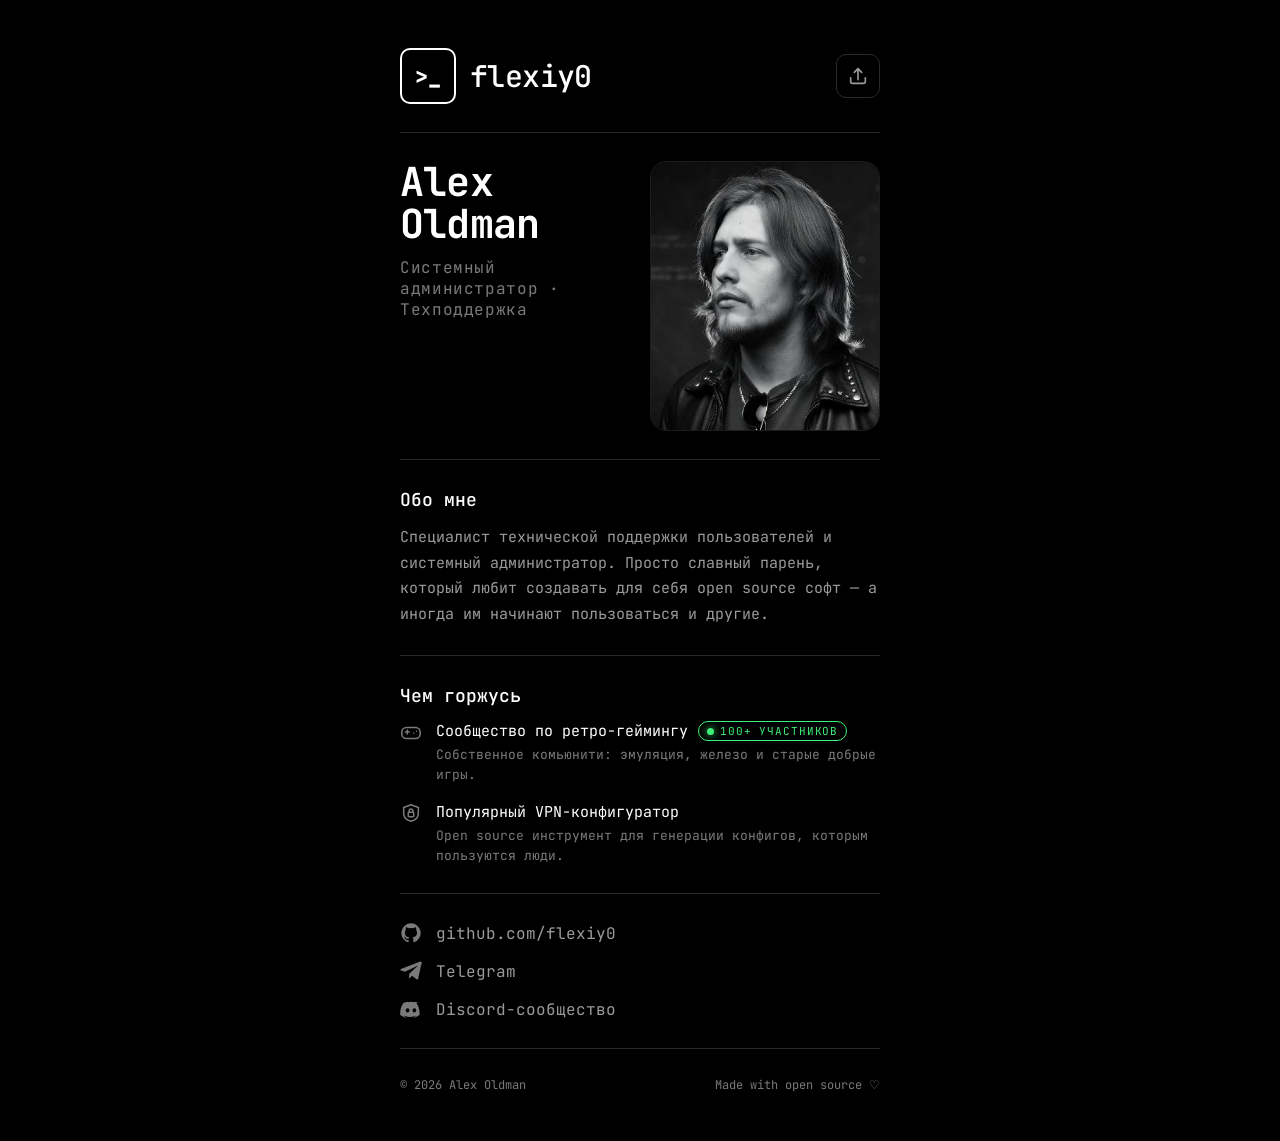
==== templates/profile-card/ProfileCard.dc.html @ 6848ec40 "Implement Alex Oldman profile card from Droopi design system Faithful standalone implementation of t" ====
<!DOCTYPE html>
<html lang="ru">
<head>
<meta charset="utf-8">
<meta name="viewport" content="width=device-width, initial-scale=1">
<title>Alex Oldman — профиль</title>
<link rel="preconnect" href="https://fonts.googleapis.com">
<link rel="preconnect" href="https://fonts.gstatic.com" crossorigin>
<link rel="stylesheet" href="https://fonts.googleapis.com/css2?family=JetBrains+Mono:ital,wght@0,400;0,500;0,700;0,800;1,400&display=swap">
<style>
  /* ============================================================
     DROOPI DESIGN SYSTEM — tokens (monochrome + terminal green)
     ============================================================ */
  :root {
    --black:#000000; --gray-950:#0A0A0A; --gray-900:#111111; --gray-850:#161616;
    --gray-800:#1C1C1C; --gray-700:#2A2A2A; --gray-500:#5C5C5C; --gray-400:#7A7A7A;
    --gray-300:#9A9A9A; --white:#FFFFFF;
    --accent:#3DF07A;
    --bg:var(--black); --text:var(--white); --text-muted:var(--gray-300);
    --text-dim:var(--gray-400); --border:var(--gray-700);
    --font-mono:'JetBrains Mono',ui-monospace,'SF Mono',Menlo,monospace;
    --dur:.18s; --ease:cubic-bezier(.4,0,.2,1);
  }

  * { box-sizing:border-box; }
  html,body { margin:0; }
  body {
    min-height:100vh; background:var(--bg); color:var(--text);
    font-family:var(--font-mono);
    display:flex; justify-content:center; padding:48px 24px;
    -webkit-font-smoothing:antialiased;
  }
  ::selection { background:var(--gray-700); }
  svg { display:block; }

  .card { width:100%; max-width:480px; display:flex; flex-direction:column; gap:28px; }
  .divider { height:1px; background:var(--border); }

  /* Header */
  .header { display:flex; align-items:center; justify-content:space-between; }
  .brand { display:flex; align-items:center; gap:14px; }
  .mark {
    display:inline-flex; align-items:center; justify-content:center;
    width:56px; height:56px; border:2px solid var(--white); border-radius:10px;
    font-size:22px; font-weight:800; letter-spacing:-.02em; color:var(--white);
  }
  .brand-name { font-size:30px; font-weight:500; letter-spacing:-.02em; color:var(--white); }
  .icon-btn {
    display:inline-flex; align-items:center; justify-content:center;
    width:44px; height:44px; border:1px solid var(--border); border-radius:10px;
    background:transparent; color:var(--text-muted); cursor:pointer;
    transition:color var(--dur) var(--ease), border-color var(--dur) var(--ease), background var(--dur) var(--ease);
  }
  .icon-btn:hover { color:var(--white); border-color:var(--gray-500); background:var(--gray-950); }

  /* Identity */
  .identity { display:flex; gap:24px; align-items:flex-start; flex-wrap:wrap; }
  .identity-text {
    flex:1 1 160px; display:flex; flex-direction:column;
    align-items:flex-start; justify-content:center; gap:12px;
  }
  .identity-text h1 {
    margin:0; font-size:40px; font-weight:700; letter-spacing:-.02em;
    line-height:1.05; color:var(--white);
  }
  .role { font-size:16px; color:var(--text-dim); letter-spacing:.04em; }
  .portrait {
    width:230px; height:270px; object-fit:cover; object-position:center 20%;
    border-radius:16px; border:1px solid var(--gray-800);
  }

  /* Sections */
  .section { display:flex; flex-direction:column; gap:14px; }
  .section h2 { margin:0; font-size:18px; font-weight:500; color:var(--white); }
  .section p { margin:0; font-size:15px; color:var(--text-muted); line-height:1.7; }

  /* Achievements */
  .ach-list { display:flex; flex-direction:column; gap:18px; margin:0; padding:0; list-style:none; }
  .ach { display:flex; gap:14px; align-items:flex-start; }
  .ach > svg { width:22px; height:22px; flex:0 0 22px; color:var(--text-dim); margin-top:1px; }
  .ach-body { display:flex; flex-direction:column; gap:4px; }
  .ach-title { font-size:15px; color:var(--white); display:flex; align-items:center; gap:10px; flex-wrap:wrap; }
  .ach-sub { font-size:13px; color:var(--text-dim); line-height:1.5; }
  .live {
    display:inline-flex; align-items:center; gap:6px;
    font-size:11px; letter-spacing:.08em; text-transform:uppercase;
    color:var(--accent); border:1px solid var(--accent); border-radius:999px;
    padding:2px 8px;
  }
  .live .dot {
    width:7px; height:7px; border-radius:50%; background:var(--accent);
    box-shadow:0 0 8px var(--accent); animation:pulse 1.8s var(--ease) infinite;
  }
  @keyframes pulse { 0%,100%{opacity:1;} 50%{opacity:.35;} }

  /* Contact links */
  .links { display:flex; flex-direction:column; gap:16px; }
  .social {
    display:inline-flex; align-items:center; gap:14px;
    font-size:16px; color:var(--text-muted); text-decoration:none; width:fit-content;
    transition:color var(--dur) var(--ease), transform var(--dur) var(--ease);
  }
  .social svg { width:22px; height:22px; color:var(--text-dim); transition:color var(--dur) var(--ease); }
  .social:hover { color:var(--white); transform:translateX(3px); }
  .social:hover svg { color:var(--white); }

  /* Footer */
  .footer { display:flex; align-items:center; justify-content:space-between; }
  .footer span { font-size:12px; color:var(--text-dim); }

  @media (max-width:520px) {
    .identity-text h1 { font-size:34px; }
    .portrait { width:100%; height:300px; }
  }
</style>
</head>
<body>
  <main class="card">

    <!-- Header -->
    <div class="header">
      <div class="brand">
        <span class="mark">&gt;_</span>
        <span class="brand-name">flexiy0</span>
      </div>
      <button class="icon-btn" type="button" title="Поделиться" aria-label="Поделиться"
              onclick="navigator.clipboard&amp;&amp;navigator.clipboard.writeText(location.href)">
        <svg width="22" height="22" viewBox="0 0 24 24" fill="none" stroke="currentColor" stroke-width="1.8" stroke-linecap="round" stroke-linejoin="round" aria-hidden="true">
          <path d="M12 16V4M12 4l-4 4M12 4l4 4"/><path d="M4 14v4a2 2 0 0 0 2 2h12a2 2 0 0 0 2-2v-4"/>
        </svg>
      </button>
    </div>

    <div class="divider"></div>

    <!-- Identity -->
    <div class="identity">
      <div class="identity-text">
        <h1>Alex<br>Oldman</h1>
        <span class="role">Системный администратор · Техподдержка</span>
      </div>
      <img class="portrait" src="photo.jpg" alt="Alex Oldman">
    </div>

    <div class="divider"></div>

    <!-- About -->
    <div class="section">
      <h2>Обо мне</h2>
      <p>Специалист технической поддержки пользователей и системный администратор. Просто славный парень, который любит создавать для себя open source софт — а иногда им начинают пользоваться и другие.</p>
    </div>

    <div class="divider"></div>

    <!-- Achievements -->
    <div class="section">
      <h2>Чем горжусь</h2>
      <ul class="ach-list">
        <li class="ach">
          <svg viewBox="0 0 24 24" fill="none" stroke="currentColor" stroke-width="1.7" stroke-linecap="round" stroke-linejoin="round" aria-hidden="true">
            <line x1="6" y1="11" x2="10" y2="11"/><line x1="8" y1="9" x2="8" y2="13"/>
            <line x1="15" y1="12" x2="15.01" y2="12"/><line x1="18" y1="10" x2="18.01" y2="10"/>
            <rect x="2" y="6" width="20" height="12" rx="5"/>
          </svg>
          <div class="ach-body">
            <span class="ach-title">
              Сообщество по ретро-геймингу
              <span class="live"><span class="dot"></span>100+ участников</span>
            </span>
            <span class="ach-sub">Собственное комьюнити: эмуляция, железо и старые добрые игры.</span>
          </div>
        </li>
        <li class="ach">
          <svg viewBox="0 0 24 24" fill="none" stroke="currentColor" stroke-width="1.7" stroke-linecap="round" stroke-linejoin="round" aria-hidden="true">
            <path d="M12 2l8 3v6c0 5-3.5 8-8 9-4.5-1-8-4-8-9V5l8-3z"/>
            <rect x="9" y="10" width="6" height="5" rx="1"/><path d="M10 10V8.5a2 2 0 0 1 4 0V10"/>
          </svg>
          <div class="ach-body">
            <span class="ach-title">Популярный VPN-конфигуратор</span>
            <span class="ach-sub">Open source инструмент для генерации конфигов, которым пользуются люди.</span>
          </div>
        </li>
      </ul>
    </div>

    <div class="divider"></div>

    <!-- Contact links -->
    <div class="links">
      <a class="social" href="https://github.com/flexiy0">
        <svg viewBox="0 0 24 24" fill="currentColor" aria-hidden="true">
          <path d="M12 1.5A10.5 10.5 0 0 0 8.68 22c.52.1.71-.23.71-.5v-1.96c-2.92.64-3.54-1.25-3.54-1.25-.48-1.21-1.17-1.54-1.17-1.54-.95-.65.07-.64.07-.64 1.06.07 1.61 1.09 1.61 1.09.94 1.6 2.46 1.14 3.06.87.1-.68.37-1.14.66-1.4-2.33-.27-4.78-1.17-4.78-5.18 0-1.15.41-2.08 1.08-2.82-.11-.27-.47-1.34.1-2.79 0 0 .88-.28 2.88 1.07a10 10 0 0 1 5.24 0c2-1.35 2.88-1.07 2.88-1.07.57 1.45.21 2.52.1 2.79.68.74 1.08 1.67 1.08 2.82 0 4.02-2.46 4.9-4.8 5.16.38.33.71.97.71 1.96v2.9c0 .28.19.61.72.5A10.5 10.5 0 0 0 12 1.5z"/>
        </svg>github.com/flexiy0
      </a>
      <a class="social" href="https://t.me/flexiy0">
        <svg viewBox="0 0 24 24" fill="currentColor" aria-hidden="true">
          <path d="M21.94 4.5 18.7 19.78c-.24 1.08-.89 1.34-1.8.84l-4.98-3.67-2.4 2.31c-.27.27-.49.49-1 .49l.35-5.07 9.2-8.31c.4-.36-.09-.56-.62-.2L4.07 12.5l-4.9-1.53C-.9 10.65-.92 9.9.5 9.3l20.46-7.89c.96-.36 1.8.23 1.48 3.09z" transform="translate(1.2 0.3)"/>
        </svg>Telegram
      </a>
      <a class="social" href="#">
        <svg viewBox="0 0 24 24" fill="currentColor" aria-hidden="true">
          <path d="M20.32 5.56A19 19 0 0 0 15.6 4.1l-.24.48a17.6 17.6 0 0 1 4.18 1.3 17.9 17.9 0 0 0-15.08 0 17.6 17.6 0 0 1 4.18-1.3L8.4 4.1a19 19 0 0 0-4.72 1.46C.7 9.98-.1 14.3.3 18.55a19.2 19.2 0 0 0 5.8 2.93l.46-.64a12.6 12.6 0 0 1-2.06-.99l.5-.39a13.6 13.6 0 0 0 11.6 0l.5.39c-.65.39-1.34.72-2.06.99l.46.64a19.2 19.2 0 0 0 5.8-2.93c.47-4.93-.8-9.21-3.38-12.99zM8.3 15.74c-1.13 0-2.06-1.04-2.06-2.32s.91-2.32 2.06-2.32 2.08 1.05 2.06 2.32c0 1.28-.91 2.32-2.06 2.32zm7.4 0c-1.13 0-2.06-1.04-2.06-2.32s.91-2.32 2.06-2.32 2.08 1.05 2.06 2.32c0 1.28-.9 2.32-2.06 2.32z"/>
        </svg>Discord-сообщество
      </a>
    </div>

    <div class="divider"></div>

    <!-- Footer -->
    <div class="footer">
      <span>© 2026 Alex Oldman</span>
      <span>Made with open source ♡</span>
    </div>

  </main>
</body>
</html>
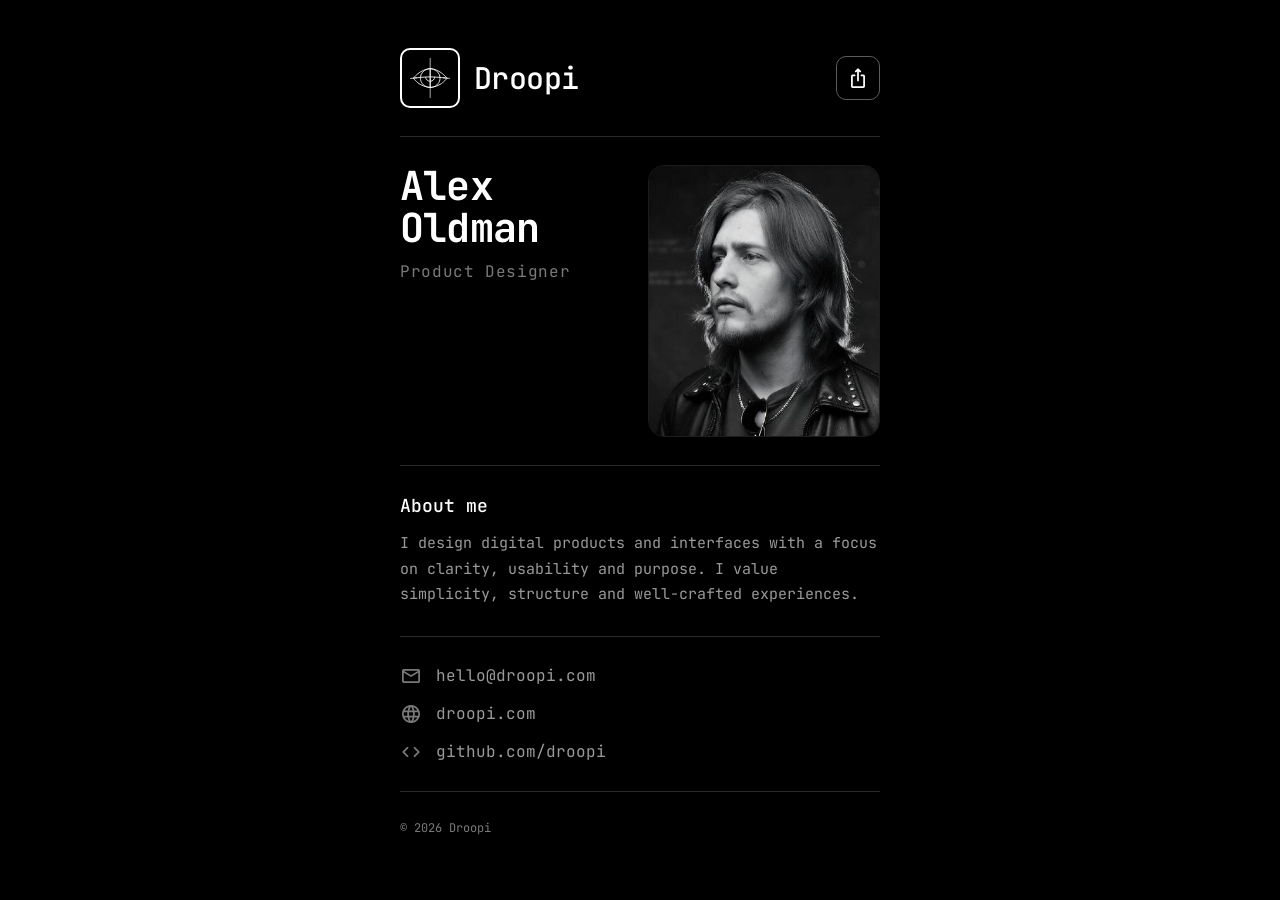
==== commit 38a8b17b: "Rebuild profile as verbatim Droopi template, only photo swapped - Reproduce templates/profile-card/P" ====
--- a/templates/profile-card/ProfileCard.dc.html
+++ b/templates/profile-card/ProfileCard.dc.html
@@ -1,217 +1,91 @@
 <!DOCTYPE html>
-<html lang="ru">
+<html lang="en">
 <head>
 <meta charset="utf-8">
 <meta name="viewport" content="width=device-width, initial-scale=1">
-<title>Alex Oldman — профиль</title>
+<title>Droopi — Profile</title>
+<!-- @template name="Profile Card" description="Droopi personal profile card — logo, portrait, about, contact links, social footer" -->
 <link rel="preconnect" href="https://fonts.googleapis.com">
 <link rel="preconnect" href="https://fonts.gstatic.com" crossorigin>
 <link rel="stylesheet" href="https://fonts.googleapis.com/css2?family=JetBrains+Mono:ital,wght@0,400;0,500;0,700;0,800;1,400&display=swap">
+<link rel="stylesheet" href="https://fonts.googleapis.com/css2?family=Material+Symbols+Rounded:opsz,wght,FILL,GRAD@24,400,0,0">
 <style>
-  /* ============================================================
-     DROOPI DESIGN SYSTEM — tokens (monochrome + terminal green)
-     ============================================================ */
-  :root {
-    --black:#000000; --gray-950:#0A0A0A; --gray-900:#111111; --gray-850:#161616;
-    --gray-800:#1C1C1C; --gray-700:#2A2A2A; --gray-500:#5C5C5C; --gray-400:#7A7A7A;
-    --gray-300:#9A9A9A; --white:#FFFFFF;
-    --accent:#3DF07A;
-    --bg:var(--black); --text:var(--white); --text-muted:var(--gray-300);
-    --text-dim:var(--gray-400); --border:var(--gray-700);
-    --font-mono:'JetBrains Mono',ui-monospace,'SF Mono',Menlo,monospace;
-    --dur:.18s; --ease:cubic-bezier(.4,0,.2,1);
+  html, body { margin: 0; }
+  .material-symbols-rounded {
+    font-family: 'Material Symbols Rounded';
+    font-weight: normal; font-style: normal; line-height: 1;
+    letter-spacing: normal; text-transform: none; display: inline-block;
+    white-space: nowrap; word-wrap: normal; direction: ltr;
+    -webkit-font-feature-settings: 'liga'; -webkit-font-smoothing: antialiased;
   }
-
-  * { box-sizing:border-box; }
-  html,body { margin:0; }
-  body {
-    min-height:100vh; background:var(--bg); color:var(--text);
-    font-family:var(--font-mono);
-    display:flex; justify-content:center; padding:48px 24px;
-    -webkit-font-smoothing:antialiased;
+  .icon-btn {
+    display: inline-flex; align-items: center; justify-content: center;
+    width: 44px; height: 44px; border-radius: 10px; cursor: pointer;
+    background: transparent; border: 1px solid #5C5C5C; color: #fff;
+    transition: background .18s cubic-bezier(.4,0,.2,1), color .18s cubic-bezier(.4,0,.2,1), border-color .18s cubic-bezier(.4,0,.2,1);
   }
-  ::selection { background:var(--gray-700); }
-  svg { display:block; }
-
-  .card { width:100%; max-width:480px; display:flex; flex-direction:column; gap:28px; }
-  .divider { height:1px; background:var(--border); }
-
-  /* Header */
-  .header { display:flex; align-items:center; justify-content:space-between; }
-  .brand { display:flex; align-items:center; gap:14px; }
-  .mark {
-    display:inline-flex; align-items:center; justify-content:center;
-    width:56px; height:56px; border:2px solid var(--white); border-radius:10px;
-    font-size:22px; font-weight:800; letter-spacing:-.02em; color:var(--white);
-  }
-  .brand-name { font-size:30px; font-weight:500; letter-spacing:-.02em; color:var(--white); }
-  .icon-btn {
-    display:inline-flex; align-items:center; justify-content:center;
-    width:44px; height:44px; border:1px solid var(--border); border-radius:10px;
-    background:transparent; color:var(--text-muted); cursor:pointer;
-    transition:color var(--dur) var(--ease), border-color var(--dur) var(--ease), background var(--dur) var(--ease);
-  }
-  .icon-btn:hover { color:var(--white); border-color:var(--gray-500); background:var(--gray-950); }
-
-  /* Identity */
-  .identity { display:flex; gap:24px; align-items:flex-start; flex-wrap:wrap; }
-  .identity-text {
-    flex:1 1 160px; display:flex; flex-direction:column;
-    align-items:flex-start; justify-content:center; gap:12px;
-  }
-  .identity-text h1 {
-    margin:0; font-size:40px; font-weight:700; letter-spacing:-.02em;
-    line-height:1.05; color:var(--white);
-  }
-  .role { font-size:16px; color:var(--text-dim); letter-spacing:.04em; }
-  .portrait {
-    width:230px; height:270px; object-fit:cover; object-position:center 20%;
-    border-radius:16px; border:1px solid var(--gray-800);
-  }
-
-  /* Sections */
-  .section { display:flex; flex-direction:column; gap:14px; }
-  .section h2 { margin:0; font-size:18px; font-weight:500; color:var(--white); }
-  .section p { margin:0; font-size:15px; color:var(--text-muted); line-height:1.7; }
-
-  /* Achievements */
-  .ach-list { display:flex; flex-direction:column; gap:18px; margin:0; padding:0; list-style:none; }
-  .ach { display:flex; gap:14px; align-items:flex-start; }
-  .ach > svg { width:22px; height:22px; flex:0 0 22px; color:var(--text-dim); margin-top:1px; }
-  .ach-body { display:flex; flex-direction:column; gap:4px; }
-  .ach-title { font-size:15px; color:var(--white); display:flex; align-items:center; gap:10px; flex-wrap:wrap; }
-  .ach-sub { font-size:13px; color:var(--text-dim); line-height:1.5; }
-  .live {
-    display:inline-flex; align-items:center; gap:6px;
-    font-size:11px; letter-spacing:.08em; text-transform:uppercase;
-    color:var(--accent); border:1px solid var(--accent); border-radius:999px;
-    padding:2px 8px;
-  }
-  .live .dot {
-    width:7px; height:7px; border-radius:50%; background:var(--accent);
-    box-shadow:0 0 8px var(--accent); animation:pulse 1.8s var(--ease) infinite;
-  }
-  @keyframes pulse { 0%,100%{opacity:1;} 50%{opacity:.35;} }
-
-  /* Contact links */
-  .links { display:flex; flex-direction:column; gap:16px; }
-  .social {
-    display:inline-flex; align-items:center; gap:14px;
-    font-size:16px; color:var(--text-muted); text-decoration:none; width:fit-content;
-    transition:color var(--dur) var(--ease), transform var(--dur) var(--ease);
-  }
-  .social svg { width:22px; height:22px; color:var(--text-dim); transition:color var(--dur) var(--ease); }
-  .social:hover { color:var(--white); transform:translateX(3px); }
-  .social:hover svg { color:var(--white); }
-
-  /* Footer */
-  .footer { display:flex; align-items:center; justify-content:space-between; }
-  .footer span { font-size:12px; color:var(--text-dim); }
-
-  @media (max-width:520px) {
-    .identity-text h1 { font-size:34px; }
-    .portrait { width:100%; height:300px; }
-  }
+  .icon-btn:hover { background: #fff; color: #000; border-color: #fff; }
 </style>
 </head>
 <body>
-  <main class="card">
+<div style="min-height:100vh;background:#000;display:flex;justify-content:center;padding:48px 24px;box-sizing:border-box;font-family:'JetBrains Mono',ui-monospace,monospace;">
+  <div style="width:100%;max-width:480px;display:flex;flex-direction:column;gap:28px;">
 
     <!-- Header -->
-    <div class="header">
-      <div class="brand">
-        <span class="mark">&gt;_</span>
-        <span class="brand-name">flexiy0</span>
+    <div style="display:flex;align-items:center;justify-content:space-between;">
+      <div style="display:flex;align-items:center;gap:14px;">
+        <span style="display:inline-flex;align-items:center;justify-content:center;width:56px;height:56px;border:2px solid #fff;border-radius:10px;">
+          <img src="../../assets/logo-eye-white-bold.svg" alt="Droopi" style="width:40px;height:40px;display:block;" />
+        </span>
+        <span style="font-size:30px;font-weight:500;letter-spacing:-0.02em;color:#fff;">Droopi</span>
       </div>
-      <button class="icon-btn" type="button" title="Поделиться" aria-label="Поделиться"
-              onclick="navigator.clipboard&amp;&amp;navigator.clipboard.writeText(location.href)">
-        <svg width="22" height="22" viewBox="0 0 24 24" fill="none" stroke="currentColor" stroke-width="1.8" stroke-linecap="round" stroke-linejoin="round" aria-hidden="true">
-          <path d="M12 16V4M12 4l-4 4M12 4l4 4"/><path d="M4 14v4a2 2 0 0 0 2 2h12a2 2 0 0 0 2-2v-4"/>
-        </svg>
+      <button class="icon-btn" type="button" aria-label="Share link" title="Share link">
+        <span class="material-symbols-rounded" style="font-size:22px;">ios_share</span>
       </button>
     </div>
 
-    <div class="divider"></div>
+    <div style="height:1px;background:#2A2A2A;"></div>
 
     <!-- Identity -->
-    <div class="identity">
-      <div class="identity-text">
-        <h1>Alex<br>Oldman</h1>
-        <span class="role">Системный администратор · Техподдержка</span>
+    <div style="display:flex;gap:24px;align-items:flex-start;flex-wrap:wrap;">
+      <div style="flex:1 1 160px;display:flex;flex-direction:column;align-items:flex-start;justify-content:center;gap:12px;">
+        <h1 style="margin:0;font-size:40px;font-weight:700;letter-spacing:-0.02em;line-height:1.05;color:#fff;">Alex<br>Oldman</h1>
+        <span style="font-size:16px;color:#7A7A7A;letter-spacing:0.04em;">Product Designer</span>
       </div>
-      <img class="portrait" src="photo.jpg" alt="Alex Oldman">
+      <img src="../../assets/portrait.png" alt="Alex Oldman" style="width:230px;height:270px;object-fit:cover;border-radius:16px;border:1px solid #1C1C1C;" />
     </div>
 
-    <div class="divider"></div>
+    <div style="height:1px;background:#2A2A2A;"></div>
 
     <!-- About -->
-    <div class="section">
-      <h2>Обо мне</h2>
-      <p>Специалист технической поддержки пользователей и системный администратор. Просто славный парень, который любит создавать для себя open source софт — а иногда им начинают пользоваться и другие.</p>
+    <div style="display:flex;flex-direction:column;gap:14px;">
+      <h2 style="margin:0;font-size:18px;font-weight:500;color:#fff;">About me</h2>
+      <p style="margin:0;font-size:15px;color:#9A9A9A;line-height:1.7;">I design digital products and interfaces with a focus on clarity, usability and purpose. I value simplicity, structure and well-crafted experiences.</p>
     </div>
 
-    <div class="divider"></div>
-
-    <!-- Achievements -->
-    <div class="section">
-      <h2>Чем горжусь</h2>
-      <ul class="ach-list">
-        <li class="ach">
-          <svg viewBox="0 0 24 24" fill="none" stroke="currentColor" stroke-width="1.7" stroke-linecap="round" stroke-linejoin="round" aria-hidden="true">
-            <line x1="6" y1="11" x2="10" y2="11"/><line x1="8" y1="9" x2="8" y2="13"/>
-            <line x1="15" y1="12" x2="15.01" y2="12"/><line x1="18" y1="10" x2="18.01" y2="10"/>
-            <rect x="2" y="6" width="20" height="12" rx="5"/>
-          </svg>
-          <div class="ach-body">
-            <span class="ach-title">
-              Сообщество по ретро-геймингу
-              <span class="live"><span class="dot"></span>100+ участников</span>
-            </span>
-            <span class="ach-sub">Собственное комьюнити: эмуляция, железо и старые добрые игры.</span>
-          </div>
-        </li>
-        <li class="ach">
-          <svg viewBox="0 0 24 24" fill="none" stroke="currentColor" stroke-width="1.7" stroke-linecap="round" stroke-linejoin="round" aria-hidden="true">
-            <path d="M12 2l8 3v6c0 5-3.5 8-8 9-4.5-1-8-4-8-9V5l8-3z"/>
-            <rect x="9" y="10" width="6" height="5" rx="1"/><path d="M10 10V8.5a2 2 0 0 1 4 0V10"/>
-          </svg>
-          <div class="ach-body">
-            <span class="ach-title">Популярный VPN-конфигуратор</span>
-            <span class="ach-sub">Open source инструмент для генерации конфигов, которым пользуются люди.</span>
-          </div>
-        </li>
-      </ul>
-    </div>
-
-    <div class="divider"></div>
+    <div style="height:1px;background:#2A2A2A;"></div>
 
     <!-- Contact links -->
-    <div class="links">
-      <a class="social" href="https://github.com/flexiy0">
-        <svg viewBox="0 0 24 24" fill="currentColor" aria-hidden="true">
-          <path d="M12 1.5A10.5 10.5 0 0 0 8.68 22c.52.1.71-.23.71-.5v-1.96c-2.92.64-3.54-1.25-3.54-1.25-.48-1.21-1.17-1.54-1.17-1.54-.95-.65.07-.64.07-.64 1.06.07 1.61 1.09 1.61 1.09.94 1.6 2.46 1.14 3.06.87.1-.68.37-1.14.66-1.4-2.33-.27-4.78-1.17-4.78-5.18 0-1.15.41-2.08 1.08-2.82-.11-.27-.47-1.34.1-2.79 0 0 .88-.28 2.88 1.07a10 10 0 0 1 5.24 0c2-1.35 2.88-1.07 2.88-1.07.57 1.45.21 2.52.1 2.79.68.74 1.08 1.67 1.08 2.82 0 4.02-2.46 4.9-4.8 5.16.38.33.71.97.71 1.96v2.9c0 .28.19.61.72.5A10.5 10.5 0 0 0 12 1.5z"/>
-        </svg>github.com/flexiy0
+    <div style="display:flex;flex-direction:column;gap:16px;">
+      <a href="mailto:hello@droopi.com" style="display:inline-flex;align-items:center;gap:14px;color:#9A9A9A;font-size:16px;text-decoration:none;">
+        <span class="material-symbols-rounded" style="font-size:22px;color:#7A7A7A;">mail</span>hello@droopi.com
       </a>
-      <a class="social" href="https://t.me/flexiy0">
-        <svg viewBox="0 0 24 24" fill="currentColor" aria-hidden="true">
-          <path d="M21.94 4.5 18.7 19.78c-.24 1.08-.89 1.34-1.8.84l-4.98-3.67-2.4 2.31c-.27.27-.49.49-1 .49l.35-5.07 9.2-8.31c.4-.36-.09-.56-.62-.2L4.07 12.5l-4.9-1.53C-.9 10.65-.92 9.9.5 9.3l20.46-7.89c.96-.36 1.8.23 1.48 3.09z" transform="translate(1.2 0.3)"/>
-        </svg>Telegram
+      <a href="#" style="display:inline-flex;align-items:center;gap:14px;color:#9A9A9A;font-size:16px;text-decoration:none;">
+        <span class="material-symbols-rounded" style="font-size:22px;color:#7A7A7A;">language</span>droopi.com
       </a>
-      <a class="social" href="#">
-        <svg viewBox="0 0 24 24" fill="currentColor" aria-hidden="true">
-          <path d="M20.32 5.56A19 19 0 0 0 15.6 4.1l-.24.48a17.6 17.6 0 0 1 4.18 1.3 17.9 17.9 0 0 0-15.08 0 17.6 17.6 0 0 1 4.18-1.3L8.4 4.1a19 19 0 0 0-4.72 1.46C.7 9.98-.1 14.3.3 18.55a19.2 19.2 0 0 0 5.8 2.93l.46-.64a12.6 12.6 0 0 1-2.06-.99l.5-.39a13.6 13.6 0 0 0 11.6 0l.5.39c-.65.39-1.34.72-2.06.99l.46.64a19.2 19.2 0 0 0 5.8-2.93c.47-4.93-.8-9.21-3.38-12.99zM8.3 15.74c-1.13 0-2.06-1.04-2.06-2.32s.91-2.32 2.06-2.32 2.08 1.05 2.06 2.32c0 1.28-.91 2.32-2.06 2.32zm7.4 0c-1.13 0-2.06-1.04-2.06-2.32s.91-2.32 2.06-2.32 2.08 1.05 2.06 2.32c0 1.28-.9 2.32-2.06 2.32z"/>
-        </svg>Discord-сообщество
+      <a href="#" style="display:inline-flex;align-items:center;gap:14px;color:#9A9A9A;font-size:16px;text-decoration:none;">
+        <span class="material-symbols-rounded" style="font-size:22px;color:#7A7A7A;">code</span>github.com/droopi
       </a>
     </div>
 
-    <div class="divider"></div>
+    <div style="height:1px;background:#2A2A2A;"></div>
 
     <!-- Footer -->
-    <div class="footer">
-      <span>© 2026 Alex Oldman</span>
-      <span>Made with open source ♡</span>
+    <div style="display:flex;align-items:center;justify-content:space-between;">
+      <span style="font-size:12px;color:#7A7A7A;">© 2026 Droopi</span>
     </div>
 
-  </main>
+  </div>
+</div>
 </body>
 </html>
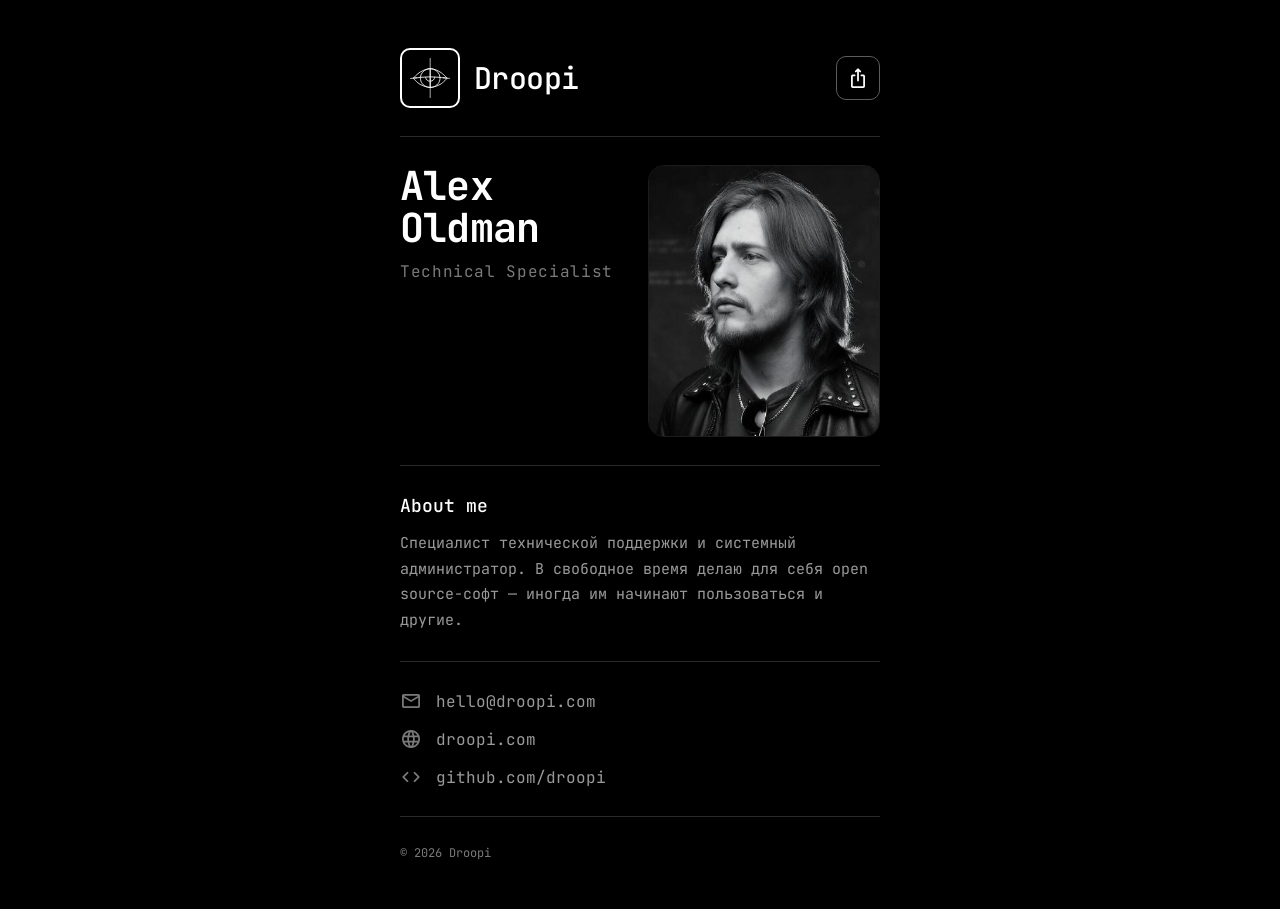
==== commit 327dfbab: "Set role to Technical Specialist and Russian About copy - Role: Product Designer -> Technical Specia" ====
--- a/templates/profile-card/ProfileCard.dc.html
+++ b/templates/profile-card/ProfileCard.dc.html
@@ -50,7 +50,7 @@
     <div style="display:flex;gap:24px;align-items:flex-start;flex-wrap:wrap;">
       <div style="flex:1 1 160px;display:flex;flex-direction:column;align-items:flex-start;justify-content:center;gap:12px;">
         <h1 style="margin:0;font-size:40px;font-weight:700;letter-spacing:-0.02em;line-height:1.05;color:#fff;">Alex<br>Oldman</h1>
-        <span style="font-size:16px;color:#7A7A7A;letter-spacing:0.04em;">Product Designer</span>
+        <span style="font-size:16px;color:#7A7A7A;letter-spacing:0.04em;">Technical Specialist</span>
       </div>
       <img src="../../assets/portrait.png" alt="Alex Oldman" style="width:230px;height:270px;object-fit:cover;border-radius:16px;border:1px solid #1C1C1C;" />
     </div>
@@ -60,7 +60,7 @@
     <!-- About -->
     <div style="display:flex;flex-direction:column;gap:14px;">
       <h2 style="margin:0;font-size:18px;font-weight:500;color:#fff;">About me</h2>
-      <p style="margin:0;font-size:15px;color:#9A9A9A;line-height:1.7;">I design digital products and interfaces with a focus on clarity, usability and purpose. I value simplicity, structure and well-crafted experiences.</p>
+      <p style="margin:0;font-size:15px;color:#9A9A9A;line-height:1.7;">Специалист технической поддержки и системный администратор. В свободное время делаю для себя open source‑софт — иногда им начинают пользоваться и другие.</p>
     </div>
 
     <div style="height:1px;background:#2A2A2A;"></div>
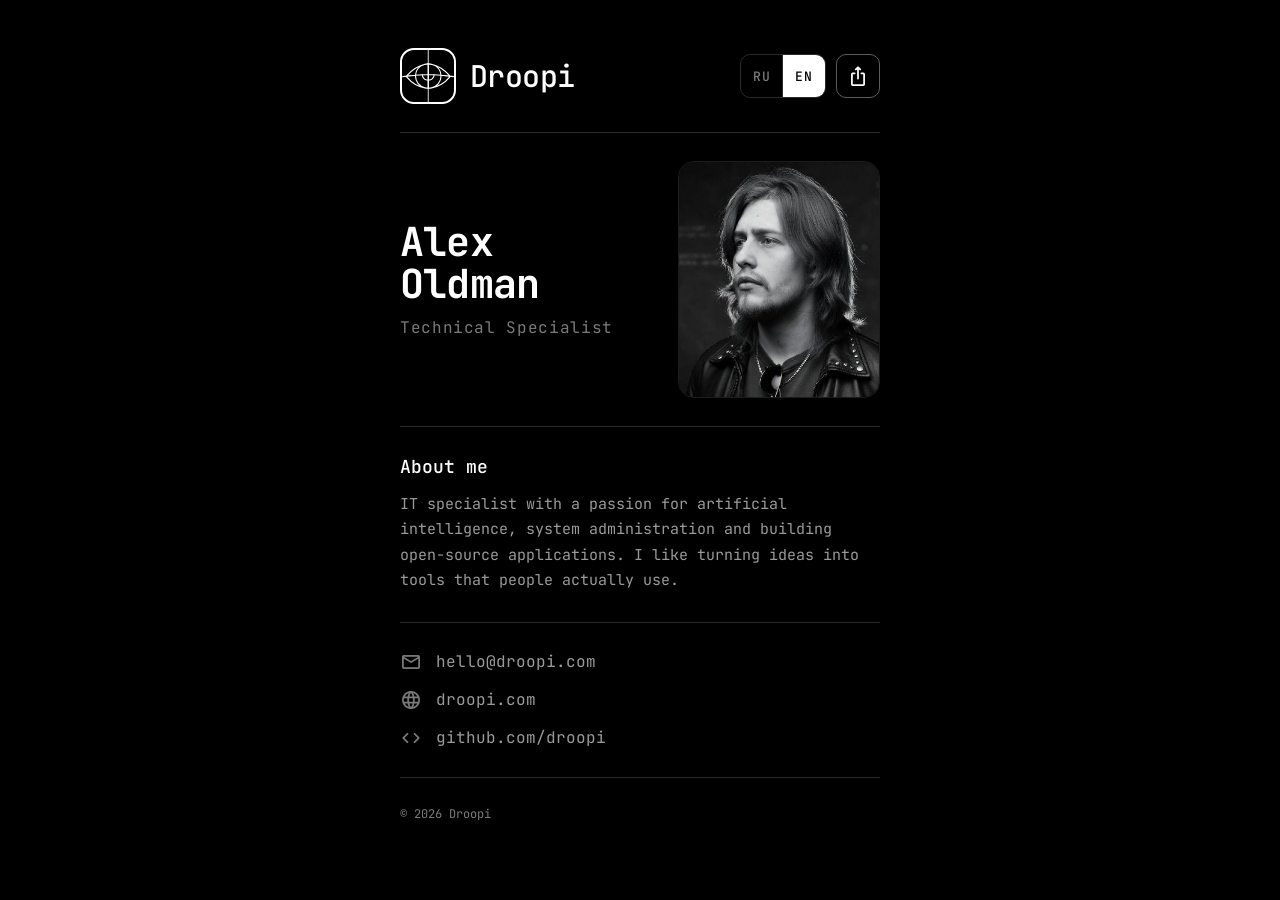
==== commit 38c69a42: "Polish profile: framed logo, right-aligned photo, RU/EN i18n - Logo fills its frame so the reticle l" ====
--- a/templates/profile-card/ProfileCard.dc.html
+++ b/templates/profile-card/ProfileCard.dc.html
@@ -3,14 +3,25 @@
 <head>
 <meta charset="utf-8">
 <meta name="viewport" content="width=device-width, initial-scale=1">
-<title>Droopi — Profile</title>
+<title>Alex Oldman — Profile</title>
 <!-- @template name="Profile Card" description="Droopi personal profile card — logo, portrait, about, contact links, social footer" -->
 <link rel="preconnect" href="https://fonts.googleapis.com">
 <link rel="preconnect" href="https://fonts.gstatic.com" crossorigin>
 <link rel="stylesheet" href="https://fonts.googleapis.com/css2?family=JetBrains+Mono:ital,wght@0,400;0,500;0,700;0,800;1,400&display=swap">
 <link rel="stylesheet" href="https://fonts.googleapis.com/css2?family=Material+Symbols+Rounded:opsz,wght,FILL,GRAD@24,400,0,0">
 <style>
+  :root {
+    --mono: 'JetBrains Mono', ui-monospace, monospace;
+    --dur: .18s; --ease: cubic-bezier(.4,0,.2,1);
+  }
+  * { box-sizing: border-box; }
   html, body { margin: 0; }
+  body {
+    min-height: 100vh; background: #000; color: #fff;
+    font-family: var(--mono);
+    display: flex; justify-content: center; padding: 48px 24px;
+    -webkit-font-smoothing: antialiased;
+  }
   .material-symbols-rounded {
     font-family: 'Material Symbols Rounded';
     font-weight: normal; font-style: normal; line-height: 1;
@@ -18,74 +29,188 @@
     white-space: nowrap; word-wrap: normal; direction: ltr;
     -webkit-font-feature-settings: 'liga'; -webkit-font-smoothing: antialiased;
   }
+
+  .card { width: 100%; max-width: 480px; display: flex; flex-direction: column; gap: 28px; }
+  .divider { height: 1px; background: #2A2A2A; }
+
+  /* Header */
+  .header { display: flex; align-items: center; justify-content: space-between; gap: 16px; }
+  .brand { display: flex; align-items: center; gap: 14px; min-width: 0; }
+  .logo-box {
+    flex: 0 0 auto;
+    display: inline-flex; align-items: center; justify-content: center;
+    width: 56px; height: 56px; border: 2px solid #fff; border-radius: 14px;
+  }
+  .logo-box img { width: 100%; height: 100%; display: block; }
+  .brand-name { font-size: 30px; font-weight: 500; letter-spacing: -0.02em; color: #fff; }
+
+  .actions { display: flex; align-items: center; gap: 10px; flex: 0 0 auto; }
+  .lang-toggle {
+    display: inline-flex; height: 44px; border: 1px solid #2A2A2A;
+    border-radius: 10px; overflow: hidden;
+  }
+  .lang-btn {
+    background: transparent; border: 0; color: #7A7A7A;
+    font-family: var(--mono); font-size: 13px; font-weight: 500; letter-spacing: 0.06em;
+    padding: 0 12px; cursor: pointer;
+    transition: color var(--dur) var(--ease), background var(--dur) var(--ease);
+  }
+  .lang-btn + .lang-btn { border-left: 1px solid #2A2A2A; }
+  .lang-btn:hover { color: #fff; }
+  .lang-btn.active { background: #fff; color: #000; }
   .icon-btn {
     display: inline-flex; align-items: center; justify-content: center;
     width: 44px; height: 44px; border-radius: 10px; cursor: pointer;
     background: transparent; border: 1px solid #5C5C5C; color: #fff;
-    transition: background .18s cubic-bezier(.4,0,.2,1), color .18s cubic-bezier(.4,0,.2,1), border-color .18s cubic-bezier(.4,0,.2,1);
+    transition: background var(--dur) var(--ease), color var(--dur) var(--ease), border-color var(--dur) var(--ease);
   }
   .icon-btn:hover { background: #fff; color: #000; border-color: #fff; }
+
+  /* Identity */
+  .identity { display: flex; align-items: center; justify-content: space-between; gap: 20px; }
+  .identity-text { display: flex; flex-direction: column; gap: 12px; min-width: 0; }
+  .identity-text h1 {
+    margin: 0; font-size: 40px; font-weight: 700; letter-spacing: -0.02em;
+    line-height: 1.05; color: #fff;
+  }
+  .role { font-size: 16px; color: #7A7A7A; letter-spacing: 0.04em; }
+  .portrait {
+    flex: 0 0 auto;
+    width: clamp(150px, 42%, 230px); aspect-ratio: 230 / 270; height: auto;
+    object-fit: cover; object-position: center 18%;
+    border-radius: 16px; border: 1px solid #1C1C1C;
+  }
+
+  /* Sections */
+  .section { display: flex; flex-direction: column; gap: 14px; }
+  .section h2 { margin: 0; font-size: 18px; font-weight: 500; color: #fff; }
+  .section p { margin: 0; font-size: 15px; color: #9A9A9A; line-height: 1.7; }
+
+  /* Contact links */
+  .links { display: flex; flex-direction: column; gap: 16px; }
+  .links a {
+    display: inline-flex; align-items: center; gap: 14px; width: fit-content;
+    color: #9A9A9A; font-size: 16px; text-decoration: none;
+    transition: color var(--dur) var(--ease), transform var(--dur) var(--ease);
+  }
+  .links a .material-symbols-rounded { font-size: 22px; color: #7A7A7A; transition: color var(--dur) var(--ease); }
+  .links a:hover { color: #fff; transform: translateX(3px); }
+  .links a:hover .material-symbols-rounded { color: #fff; }
+
+  /* Footer */
+  .footer { display: flex; align-items: center; justify-content: space-between; }
+  .footer span { font-size: 12px; color: #7A7A7A; }
+
+  @media (max-width: 420px) {
+    .brand-name { font-size: 24px; }
+    .identity-text h1 { font-size: 34px; }
+  }
 </style>
 </head>
 <body>
-<div style="min-height:100vh;background:#000;display:flex;justify-content:center;padding:48px 24px;box-sizing:border-box;font-family:'JetBrains Mono',ui-monospace,monospace;">
-  <div style="width:100%;max-width:480px;display:flex;flex-direction:column;gap:28px;">
+  <main class="card">
 
     <!-- Header -->
-    <div style="display:flex;align-items:center;justify-content:space-between;">
-      <div style="display:flex;align-items:center;gap:14px;">
-        <span style="display:inline-flex;align-items:center;justify-content:center;width:56px;height:56px;border:2px solid #fff;border-radius:10px;">
-          <img src="../../assets/logo-eye-white-bold.svg" alt="Droopi" style="width:40px;height:40px;display:block;" />
-        </span>
-        <span style="font-size:30px;font-weight:500;letter-spacing:-0.02em;color:#fff;">Droopi</span>
+    <div class="header">
+      <div class="brand">
+        <span class="logo-box"><img src="../../assets/logo-eye-white-bold.svg" alt="Droopi"></span>
+        <span class="brand-name">Droopi</span>
       </div>
-      <button class="icon-btn" type="button" aria-label="Share link" title="Share link">
-        <span class="material-symbols-rounded" style="font-size:22px;">ios_share</span>
-      </button>
-    </div>
-
-    <div style="height:1px;background:#2A2A2A;"></div>
+      <div class="actions">
+        <div class="lang-toggle" role="group" aria-label="Language">
+          <button class="lang-btn" type="button" data-lang="ru" onclick="setLang('ru')">RU</button>
+          <button class="lang-btn" type="button" data-lang="en" onclick="setLang('en')">EN</button>
+        </div>
+        <button id="share-btn" class="icon-btn" type="button" aria-label="Share link" title="Share link"
+                onclick="navigator.clipboard&amp;&amp;navigator.clipboard.writeText(location.href)">
+          <span class="material-symbols-rounded" style="font-size:22px;">ios_share</span>
+        </button>
+      </div>
+    </div>
+
+    <div class="divider"></div>
 
     <!-- Identity -->
-    <div style="display:flex;gap:24px;align-items:flex-start;flex-wrap:wrap;">
-      <div style="flex:1 1 160px;display:flex;flex-direction:column;align-items:flex-start;justify-content:center;gap:12px;">
-        <h1 style="margin:0;font-size:40px;font-weight:700;letter-spacing:-0.02em;line-height:1.05;color:#fff;">Alex<br>Oldman</h1>
-        <span style="font-size:16px;color:#7A7A7A;letter-spacing:0.04em;">Technical Specialist</span>
+    <div class="identity">
+      <div class="identity-text">
+        <h1>Alex<br>Oldman</h1>
+        <span id="role" class="role">Technical Specialist</span>
       </div>
-      <img src="../../assets/portrait.png" alt="Alex Oldman" style="width:230px;height:270px;object-fit:cover;border-radius:16px;border:1px solid #1C1C1C;" />
-    </div>
-
-    <div style="height:1px;background:#2A2A2A;"></div>
+      <img class="portrait" src="../../assets/portrait.png" alt="Alex Oldman">
+    </div>
+
+    <div class="divider"></div>
 
     <!-- About -->
-    <div style="display:flex;flex-direction:column;gap:14px;">
-      <h2 style="margin:0;font-size:18px;font-weight:500;color:#fff;">About me</h2>
-      <p style="margin:0;font-size:15px;color:#9A9A9A;line-height:1.7;">Специалист технической поддержки и системный администратор. В свободное время делаю для себя open source‑софт — иногда им начинают пользоваться и другие.</p>
-    </div>
-
-    <div style="height:1px;background:#2A2A2A;"></div>
+    <div class="section">
+      <h2 id="about-title">About me</h2>
+      <p id="about-body">IT specialist with a passion for artificial intelligence, system administration and building open-source applications. I like turning ideas into tools that people actually use.</p>
+    </div>
+
+    <div class="divider"></div>
 
     <!-- Contact links -->
-    <div style="display:flex;flex-direction:column;gap:16px;">
-      <a href="mailto:hello@droopi.com" style="display:inline-flex;align-items:center;gap:14px;color:#9A9A9A;font-size:16px;text-decoration:none;">
-        <span class="material-symbols-rounded" style="font-size:22px;color:#7A7A7A;">mail</span>hello@droopi.com
+    <div class="links">
+      <a href="mailto:hello@droopi.com">
+        <span class="material-symbols-rounded">mail</span>hello@droopi.com
       </a>
-      <a href="#" style="display:inline-flex;align-items:center;gap:14px;color:#9A9A9A;font-size:16px;text-decoration:none;">
-        <span class="material-symbols-rounded" style="font-size:22px;color:#7A7A7A;">language</span>droopi.com
+      <a href="#">
+        <span class="material-symbols-rounded">language</span>droopi.com
       </a>
-      <a href="#" style="display:inline-flex;align-items:center;gap:14px;color:#9A9A9A;font-size:16px;text-decoration:none;">
-        <span class="material-symbols-rounded" style="font-size:22px;color:#7A7A7A;">code</span>github.com/droopi
+      <a href="#">
+        <span class="material-symbols-rounded">code</span>github.com/droopi
       </a>
     </div>
 
-    <div style="height:1px;background:#2A2A2A;"></div>
+    <div class="divider"></div>
 
     <!-- Footer -->
-    <div style="display:flex;align-items:center;justify-content:space-between;">
-      <span style="font-size:12px;color:#7A7A7A;">© 2026 Droopi</span>
-    </div>
-
-  </div>
-</div>
+    <div class="footer">
+      <span>© 2026 Droopi</span>
+    </div>
+
+  </main>
+
+  <script>
+    var I18N = {
+      ru: {
+        htmlLang: 'ru',
+        role: 'Технический специалист',
+        aboutTitle: 'Обо мне',
+        aboutBody: 'ИТ-специалист. Увлекаюсь искусственным интеллектом, системным администрированием и разработкой open-source приложений — мне нравится превращать идеи в работающие инструменты.',
+        share: 'Скопировать ссылку'
+      },
+      en: {
+        htmlLang: 'en',
+        role: 'Technical Specialist',
+        aboutTitle: 'About me',
+        aboutBody: 'IT specialist with a passion for artificial intelligence, system administration and building open-source applications. I like turning ideas into tools that people actually use.',
+        share: 'Copy link'
+      }
+    };
+
+    function setLang(lang) {
+      var t = I18N[lang] || I18N.en;
+      document.documentElement.lang = t.htmlLang;
+      document.getElementById('role').textContent = t.role;
+      document.getElementById('about-title').textContent = t.aboutTitle;
+      document.getElementById('about-body').textContent = t.aboutBody;
+      var share = document.getElementById('share-btn');
+      share.setAttribute('aria-label', t.share);
+      share.setAttribute('title', t.share);
+      var btns = document.querySelectorAll('.lang-btn');
+      for (var i = 0; i < btns.length; i++) {
+        btns[i].classList.toggle('active', btns[i].getAttribute('data-lang') === lang);
+      }
+      try { localStorage.setItem('lang', lang); } catch (e) {}
+    }
+
+    (function () {
+      var saved = null;
+      try { saved = localStorage.getItem('lang'); } catch (e) {}
+      var lang = saved || ((navigator.language || 'en').toLowerCase().indexOf('ru') === 0 ? 'ru' : 'en');
+      setLang(lang);
+    })();
+  </script>
 </body>
 </html>
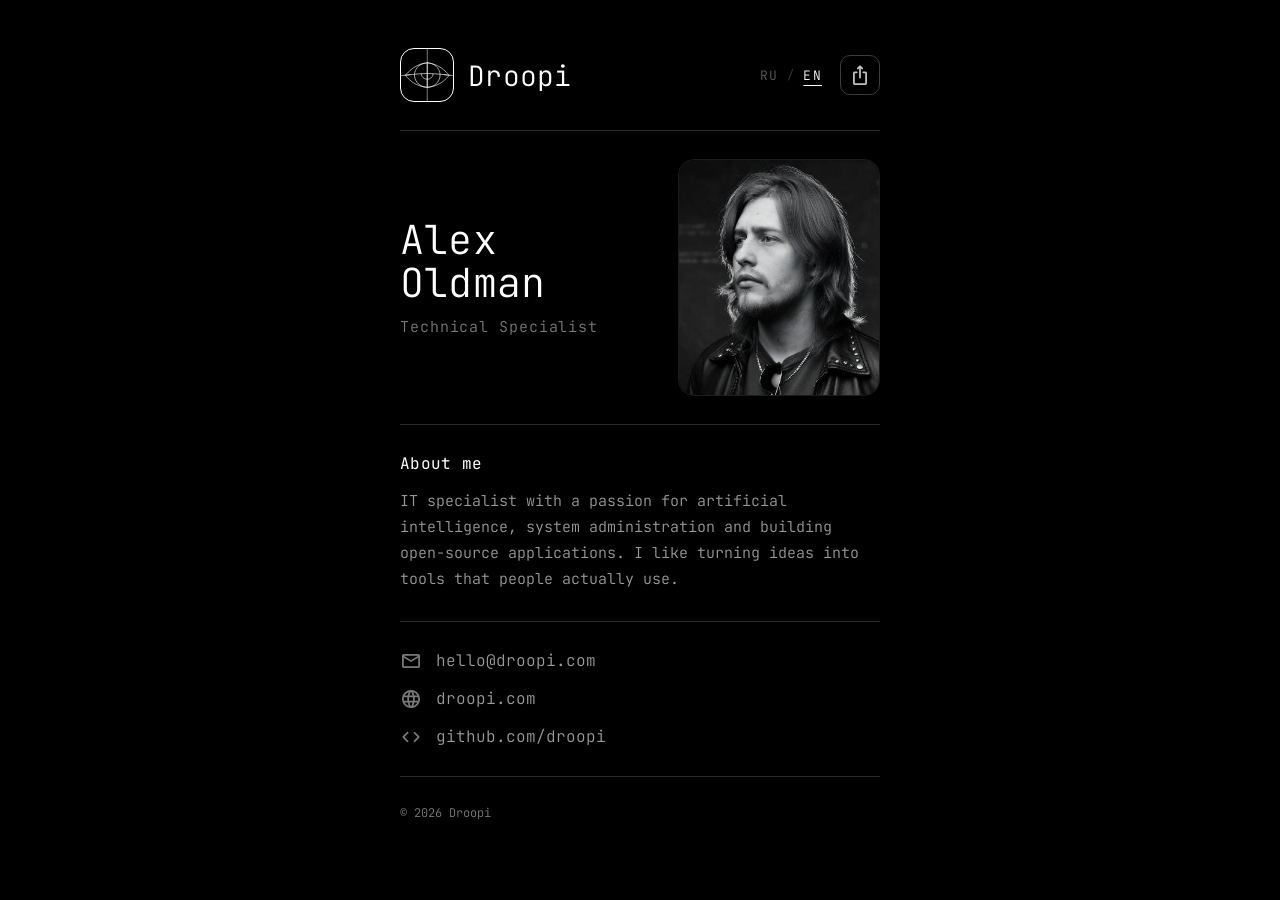
==== commit 35e0ab4e: "Refine to light typography, thinner logo, minimal language switch - Switch all text to JetBrains Mon" ====
--- a/templates/profile-card/ProfileCard.dc.html
+++ b/templates/profile-card/ProfileCard.dc.html
@@ -7,7 +7,7 @@
 <!-- @template name="Profile Card" description="Droopi personal profile card — logo, portrait, about, contact links, social footer" -->
 <link rel="preconnect" href="https://fonts.googleapis.com">
 <link rel="preconnect" href="https://fonts.gstatic.com" crossorigin>
-<link rel="stylesheet" href="https://fonts.googleapis.com/css2?family=JetBrains+Mono:ital,wght@0,400;0,500;0,700;0,800;1,400&display=swap">
+<link rel="stylesheet" href="https://fonts.googleapis.com/css2?family=JetBrains+Mono:ital,wght@0,300;0,400;0,500;1,300&display=swap">
 <link rel="stylesheet" href="https://fonts.googleapis.com/css2?family=Material+Symbols+Rounded:opsz,wght,FILL,GRAD@24,400,0,0">
 <style>
   :root {
@@ -18,7 +18,7 @@
   html, body { margin: 0; }
   body {
     min-height: 100vh; background: #000; color: #fff;
-    font-family: var(--mono);
+    font-family: var(--mono); font-weight: 300;
     display: flex; justify-content: center; padding: 48px 24px;
     -webkit-font-smoothing: antialiased;
   }
@@ -39,41 +39,42 @@
   .logo-box {
     flex: 0 0 auto;
     display: inline-flex; align-items: center; justify-content: center;
-    width: 56px; height: 56px; border: 2px solid #fff; border-radius: 14px;
+    width: 54px; height: 54px; border: 1px solid #fff; border-radius: 14px;
   }
   .logo-box img { width: 100%; height: 100%; display: block; }
-  .brand-name { font-size: 30px; font-weight: 500; letter-spacing: -0.02em; color: #fff; }
-
-  .actions { display: flex; align-items: center; gap: 10px; flex: 0 0 auto; }
-  .lang-toggle {
-    display: inline-flex; height: 44px; border: 1px solid #2A2A2A;
-    border-radius: 10px; overflow: hidden;
-  }
+  .brand-name { font-size: 28px; font-weight: 300; letter-spacing: 0.01em; color: #fff; }
+
+  .actions { display: flex; align-items: center; gap: 18px; flex: 0 0 auto; }
+  .lang-toggle { display: inline-flex; align-items: center; gap: 9px; }
   .lang-btn {
-    background: transparent; border: 0; color: #7A7A7A;
-    font-family: var(--mono); font-size: 13px; font-weight: 500; letter-spacing: 0.06em;
-    padding: 0 12px; cursor: pointer;
-    transition: color var(--dur) var(--ease), background var(--dur) var(--ease);
-  }
-  .lang-btn + .lang-btn { border-left: 1px solid #2A2A2A; }
+    background: none; border: 0; padding: 0; cursor: pointer;
+    font-family: var(--mono); font-size: 13px; font-weight: 300; letter-spacing: 0.1em;
+    color: #5C5C5C; text-decoration: none;
+    transition: color var(--dur) var(--ease);
+  }
   .lang-btn:hover { color: #fff; }
-  .lang-btn.active { background: #fff; color: #000; }
+  .lang-btn.active {
+    color: #fff;
+    text-decoration: underline; text-underline-offset: 5px;
+    text-decoration-thickness: 1px;
+  }
+  .lang-sep { color: #3D3D3D; font-size: 12px; font-weight: 300; }
   .icon-btn {
     display: inline-flex; align-items: center; justify-content: center;
-    width: 44px; height: 44px; border-radius: 10px; cursor: pointer;
-    background: transparent; border: 1px solid #5C5C5C; color: #fff;
+    width: 40px; height: 40px; border-radius: 10px; cursor: pointer;
+    background: transparent; border: 1px solid #3D3D3D; color: #C4C4C4;
     transition: background var(--dur) var(--ease), color var(--dur) var(--ease), border-color var(--dur) var(--ease);
   }
-  .icon-btn:hover { background: #fff; color: #000; border-color: #fff; }
+  .icon-btn:hover { color: #fff; border-color: #7A7A7A; }
 
   /* Identity */
   .identity { display: flex; align-items: center; justify-content: space-between; gap: 20px; }
   .identity-text { display: flex; flex-direction: column; gap: 12px; min-width: 0; }
   .identity-text h1 {
-    margin: 0; font-size: 40px; font-weight: 700; letter-spacing: -0.02em;
-    line-height: 1.05; color: #fff;
-  }
-  .role { font-size: 16px; color: #7A7A7A; letter-spacing: 0.04em; }
+    margin: 0; font-size: 40px; font-weight: 300; letter-spacing: 0.005em;
+    line-height: 1.08; color: #fff;
+  }
+  .role { font-size: 15px; font-weight: 300; color: #7A7A7A; letter-spacing: 0.06em; }
   .portrait {
     flex: 0 0 auto;
     width: clamp(150px, 42%, 230px); aspect-ratio: 230 / 270; height: auto;
@@ -83,8 +84,8 @@
 
   /* Sections */
   .section { display: flex; flex-direction: column; gap: 14px; }
-  .section h2 { margin: 0; font-size: 18px; font-weight: 500; color: #fff; }
-  .section p { margin: 0; font-size: 15px; color: #9A9A9A; line-height: 1.7; }
+  .section h2 { margin: 0; font-size: 16px; font-weight: 400; letter-spacing: 0.02em; color: #fff; }
+  .section p { margin: 0; font-size: 15px; font-weight: 300; color: #9A9A9A; line-height: 1.75; }
 
   /* Contact links */
   .links { display: flex; flex-direction: column; gap: 16px; }
@@ -113,12 +114,13 @@
     <!-- Header -->
     <div class="header">
       <div class="brand">
-        <span class="logo-box"><img src="../../assets/logo-eye-white-bold.svg" alt="Droopi"></span>
+        <span class="logo-box"><img src="../../assets/logo-eye-white.svg" alt="Droopi"></span>
         <span class="brand-name">Droopi</span>
       </div>
       <div class="actions">
         <div class="lang-toggle" role="group" aria-label="Language">
           <button class="lang-btn" type="button" data-lang="ru" onclick="setLang('ru')">RU</button>
+          <span class="lang-sep" aria-hidden="true">/</span>
           <button class="lang-btn" type="button" data-lang="en" onclick="setLang('en')">EN</button>
         </div>
         <button id="share-btn" class="icon-btn" type="button" aria-label="Share link" title="Share link"
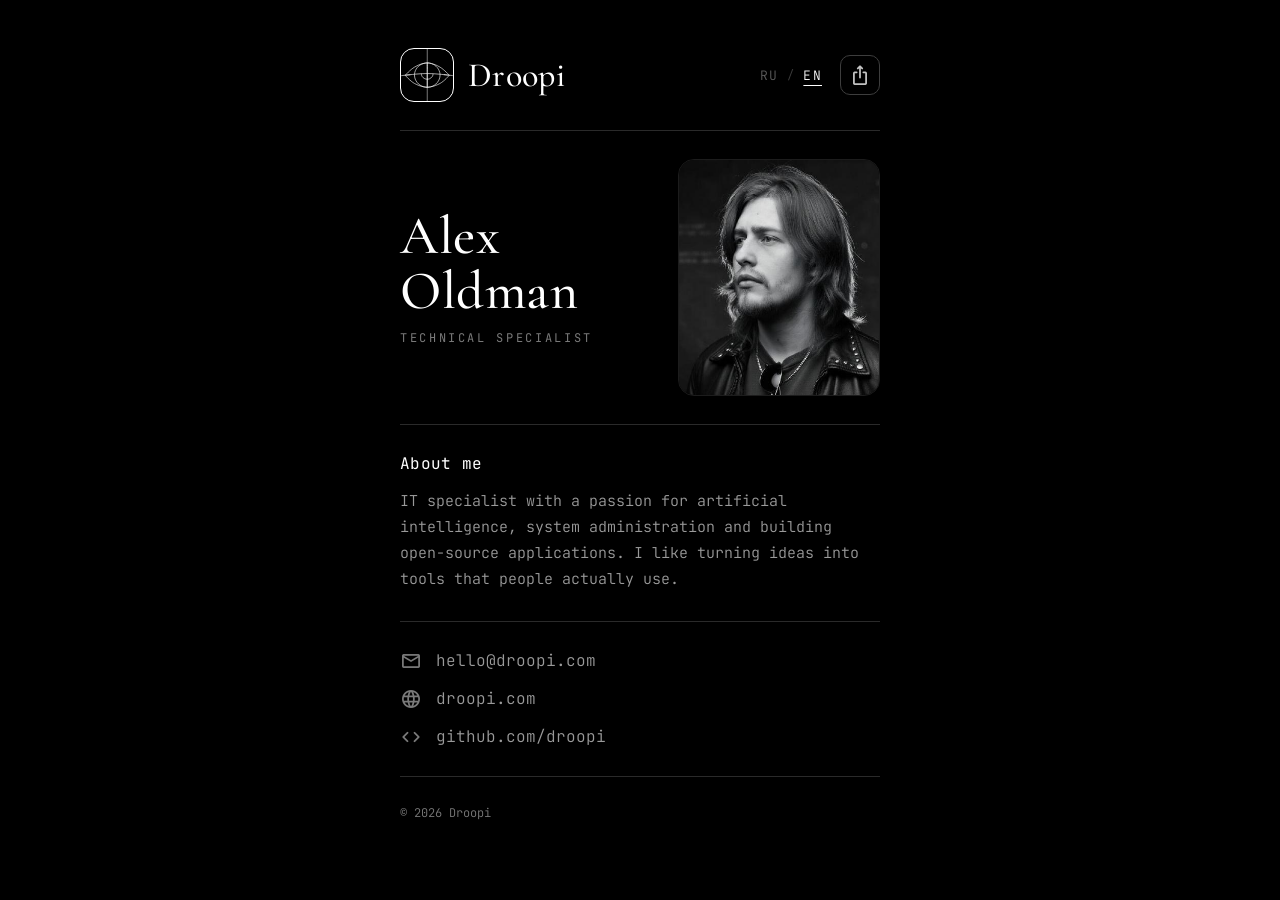
==== commit cff0d978: "Use elegant Cormorant Garamond serif for display type - Serif (Cormorant Garamond) for the Droopi wo" ====
--- a/templates/profile-card/ProfileCard.dc.html
+++ b/templates/profile-card/ProfileCard.dc.html
@@ -7,11 +7,12 @@
 <!-- @template name="Profile Card" description="Droopi personal profile card — logo, portrait, about, contact links, social footer" -->
 <link rel="preconnect" href="https://fonts.googleapis.com">
 <link rel="preconnect" href="https://fonts.gstatic.com" crossorigin>
-<link rel="stylesheet" href="https://fonts.googleapis.com/css2?family=JetBrains+Mono:ital,wght@0,300;0,400;0,500;1,300&display=swap">
+<link rel="stylesheet" href="https://fonts.googleapis.com/css2?family=Cormorant+Garamond:ital,wght@0,400;0,500;0,600;1,400&family=JetBrains+Mono:ital,wght@0,300;0,400;0,500;1,300&display=swap">
 <link rel="stylesheet" href="https://fonts.googleapis.com/css2?family=Material+Symbols+Rounded:opsz,wght,FILL,GRAD@24,400,0,0">
 <style>
   :root {
     --mono: 'JetBrains Mono', ui-monospace, monospace;
+    --serif: 'Cormorant Garamond', Georgia, 'Times New Roman', serif;
     --dur: .18s; --ease: cubic-bezier(.4,0,.2,1);
   }
   * { box-sizing: border-box; }
@@ -42,7 +43,7 @@
     width: 54px; height: 54px; border: 1px solid #fff; border-radius: 14px;
   }
   .logo-box img { width: 100%; height: 100%; display: block; }
-  .brand-name { font-size: 28px; font-weight: 300; letter-spacing: 0.01em; color: #fff; }
+  .brand-name { font-family: var(--serif); font-size: 34px; font-weight: 500; letter-spacing: 0.01em; color: #fff; }
 
   .actions { display: flex; align-items: center; gap: 18px; flex: 0 0 auto; }
   .lang-toggle { display: inline-flex; align-items: center; gap: 9px; }
@@ -71,10 +72,14 @@
   .identity { display: flex; align-items: center; justify-content: space-between; gap: 20px; }
   .identity-text { display: flex; flex-direction: column; gap: 12px; min-width: 0; }
   .identity-text h1 {
-    margin: 0; font-size: 40px; font-weight: 300; letter-spacing: 0.005em;
-    line-height: 1.08; color: #fff;
-  }
-  .role { font-size: 15px; font-weight: 300; color: #7A7A7A; letter-spacing: 0.06em; }
+    margin: 0; font-family: var(--serif);
+    font-size: clamp(40px, 12vw, 54px); font-weight: 500; letter-spacing: 0.01em;
+    line-height: 1.02; color: #fff;
+  }
+  .role {
+    font-size: 12px; font-weight: 400; color: #7A7A7A;
+    text-transform: uppercase; letter-spacing: 0.22em;
+  }
   .portrait {
     flex: 0 0 auto;
     width: clamp(150px, 42%, 230px); aspect-ratio: 230 / 270; height: auto;
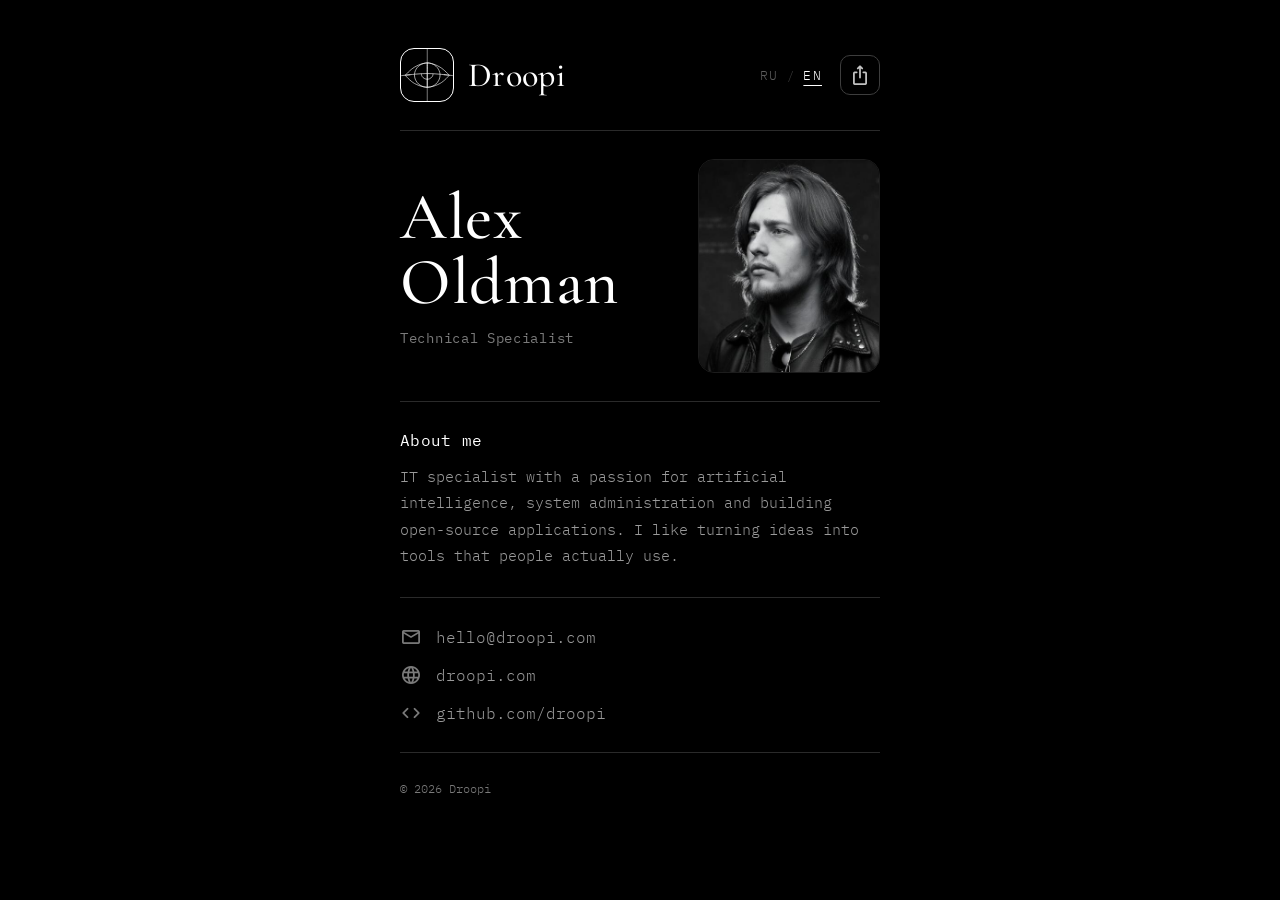
==== commit b1c82807: "Enlarge name, de-capitalize role, switch body to IBM Plex Mono - Bigger serif name so it balances th" ====
--- a/templates/profile-card/ProfileCard.dc.html
+++ b/templates/profile-card/ProfileCard.dc.html
@@ -7,11 +7,11 @@
 <!-- @template name="Profile Card" description="Droopi personal profile card — logo, portrait, about, contact links, social footer" -->
 <link rel="preconnect" href="https://fonts.googleapis.com">
 <link rel="preconnect" href="https://fonts.gstatic.com" crossorigin>
-<link rel="stylesheet" href="https://fonts.googleapis.com/css2?family=Cormorant+Garamond:ital,wght@0,400;0,500;0,600;1,400&family=JetBrains+Mono:ital,wght@0,300;0,400;0,500;1,300&display=swap">
+<link rel="stylesheet" href="https://fonts.googleapis.com/css2?family=Cormorant+Garamond:ital,wght@0,400;0,500;0,600;1,400&family=IBM+Plex+Mono:ital,wght@0,300;0,400;0,500;1,400&display=swap">
 <link rel="stylesheet" href="https://fonts.googleapis.com/css2?family=Material+Symbols+Rounded:opsz,wght,FILL,GRAD@24,400,0,0">
 <style>
   :root {
-    --mono: 'JetBrains Mono', ui-monospace, monospace;
+    --mono: 'IBM Plex Mono', ui-monospace, 'SF Mono', Menlo, monospace;
     --serif: 'Cormorant Garamond', Georgia, 'Times New Roman', serif;
     --dur: .18s; --ease: cubic-bezier(.4,0,.2,1);
   }
@@ -69,20 +69,19 @@
   .icon-btn:hover { color: #fff; border-color: #7A7A7A; }
 
   /* Identity */
-  .identity { display: flex; align-items: center; justify-content: space-between; gap: 20px; }
-  .identity-text { display: flex; flex-direction: column; gap: 12px; min-width: 0; }
+  .identity { display: flex; align-items: center; justify-content: space-between; gap: 18px; }
+  .identity-text { display: flex; flex-direction: column; gap: 14px; min-width: 0; }
   .identity-text h1 {
     margin: 0; font-family: var(--serif);
-    font-size: clamp(40px, 12vw, 54px); font-weight: 500; letter-spacing: 0.01em;
-    line-height: 1.02; color: #fff;
+    font-size: clamp(48px, 16vw, 66px); font-weight: 500; letter-spacing: 0.01em;
+    line-height: 0.98; color: #fff;
   }
   .role {
-    font-size: 12px; font-weight: 400; color: #7A7A7A;
-    text-transform: uppercase; letter-spacing: 0.22em;
+    font-size: 14px; font-weight: 400; color: #7A7A7A; letter-spacing: 0.05em;
   }
   .portrait {
     flex: 0 0 auto;
-    width: clamp(150px, 42%, 230px); aspect-ratio: 230 / 270; height: auto;
+    width: clamp(132px, 38%, 210px); aspect-ratio: 230 / 270; height: auto;
     object-fit: cover; object-position: center 18%;
     border-radius: 16px; border: 1px solid #1C1C1C;
   }
